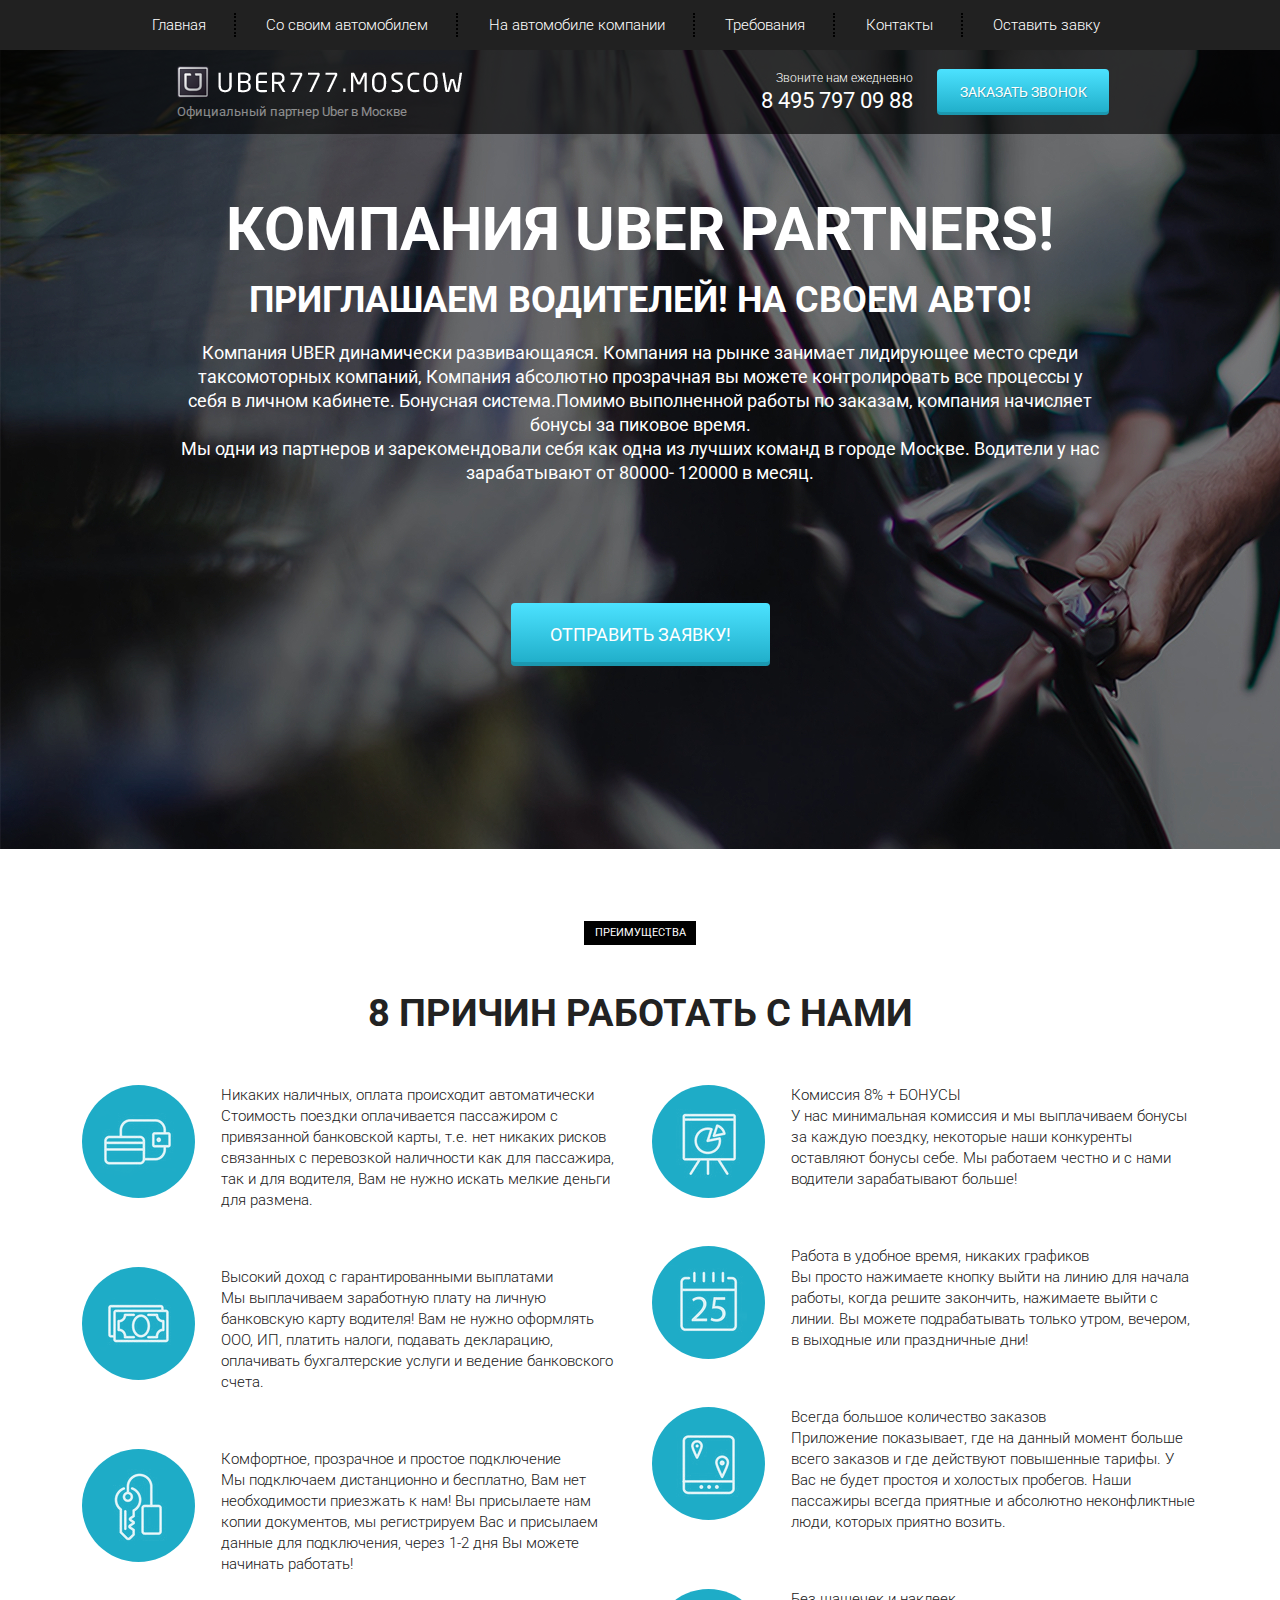
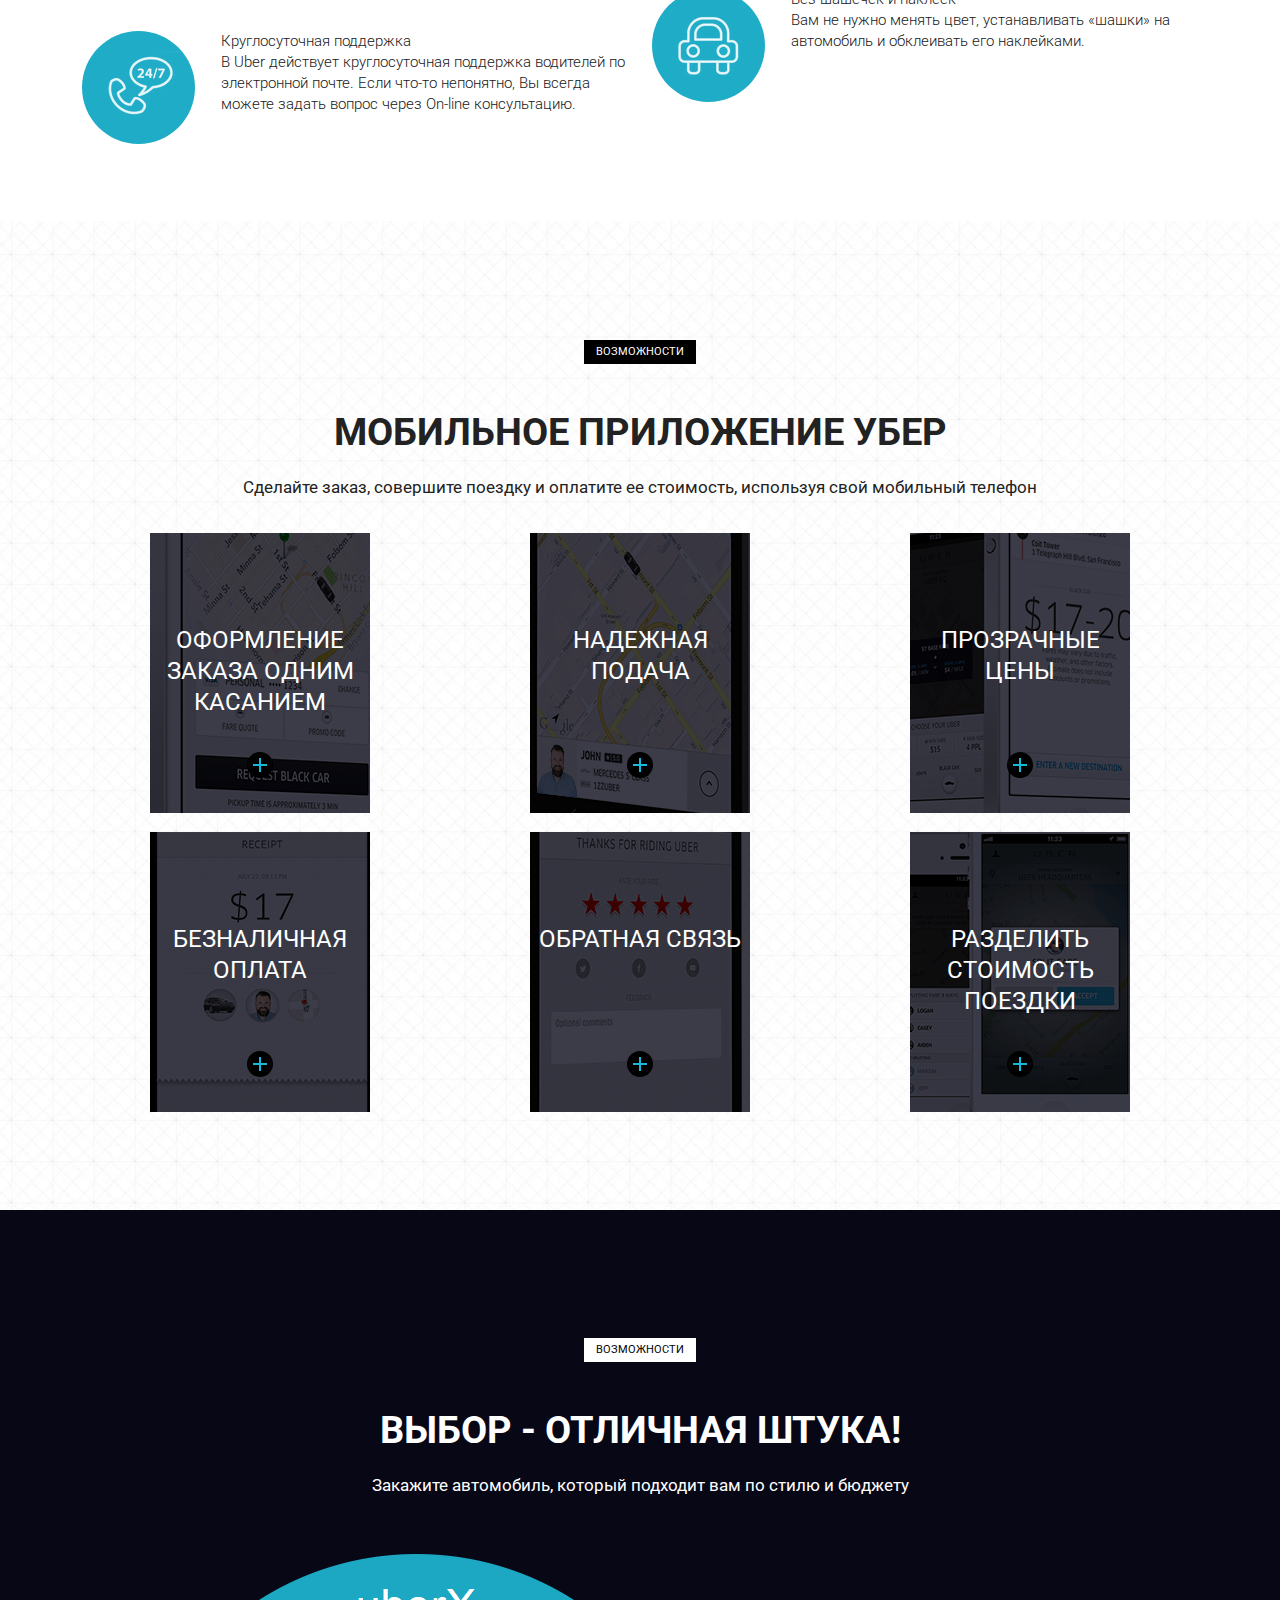
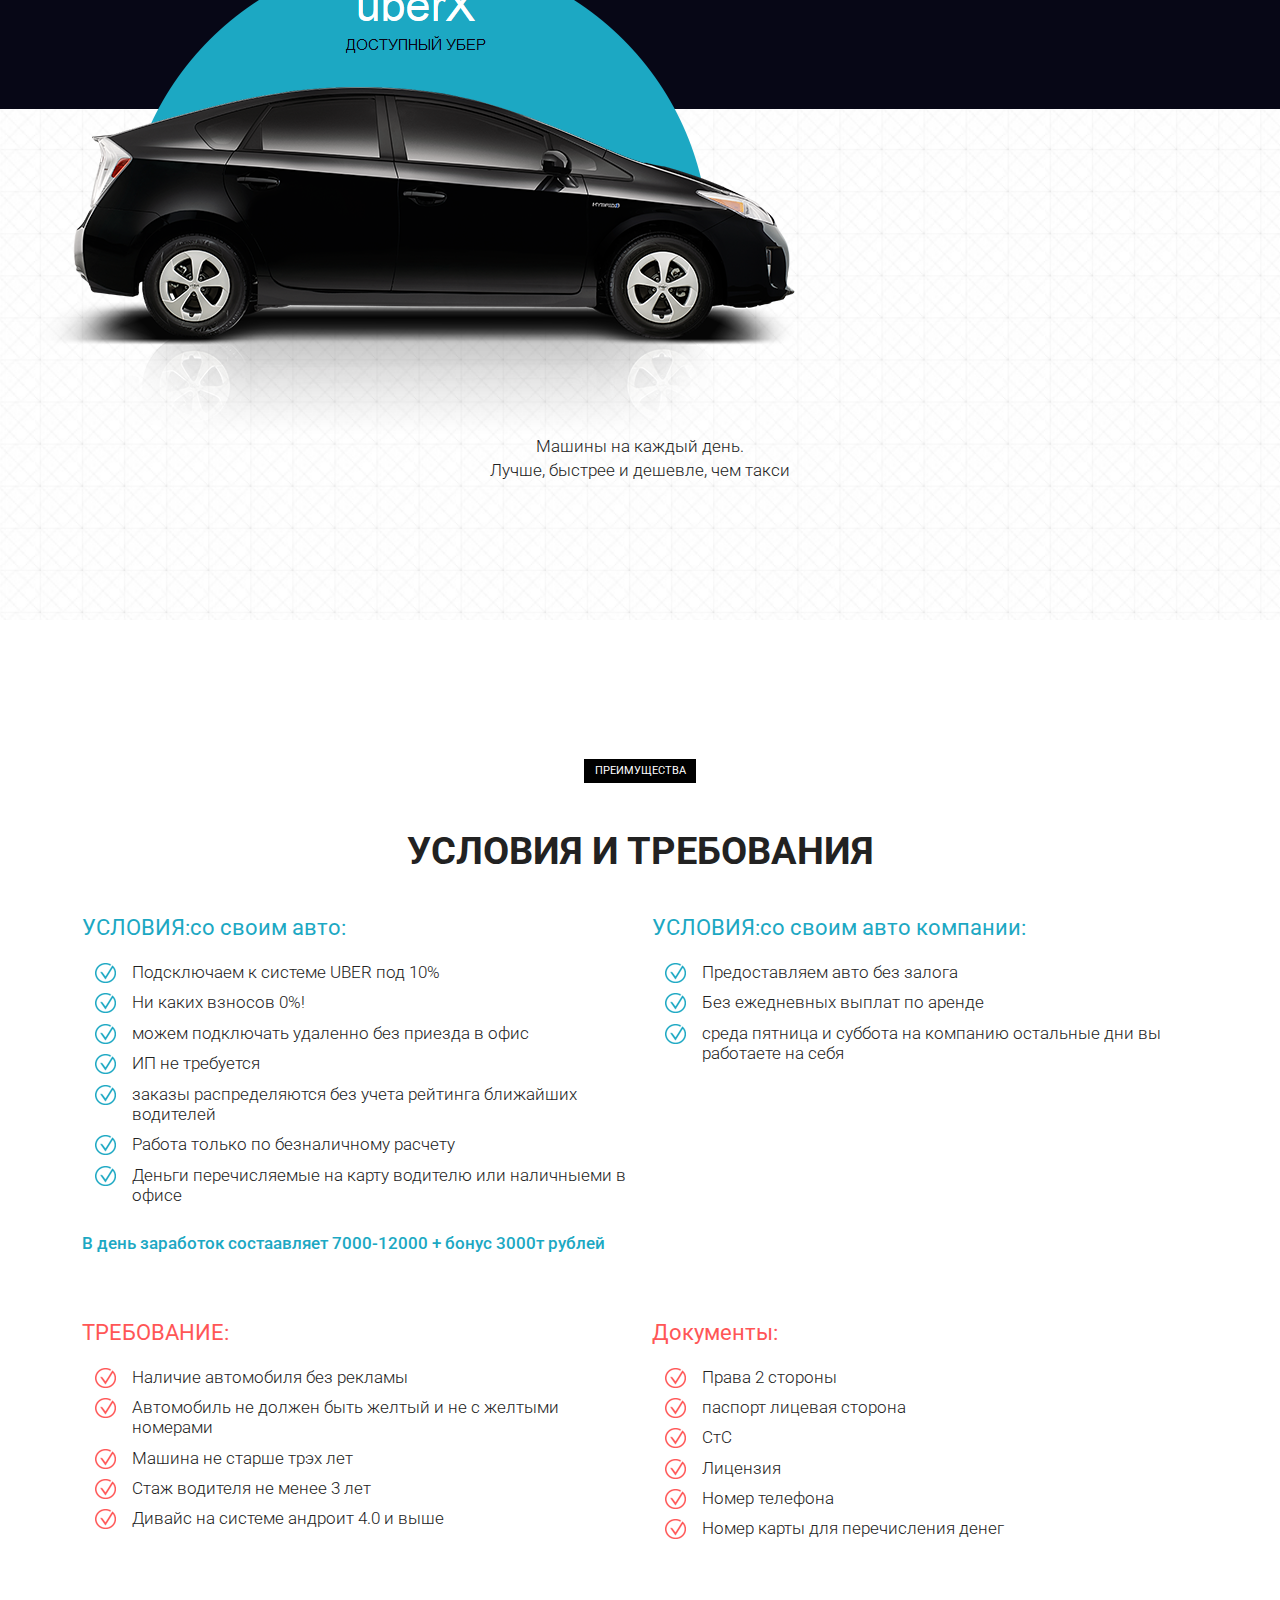
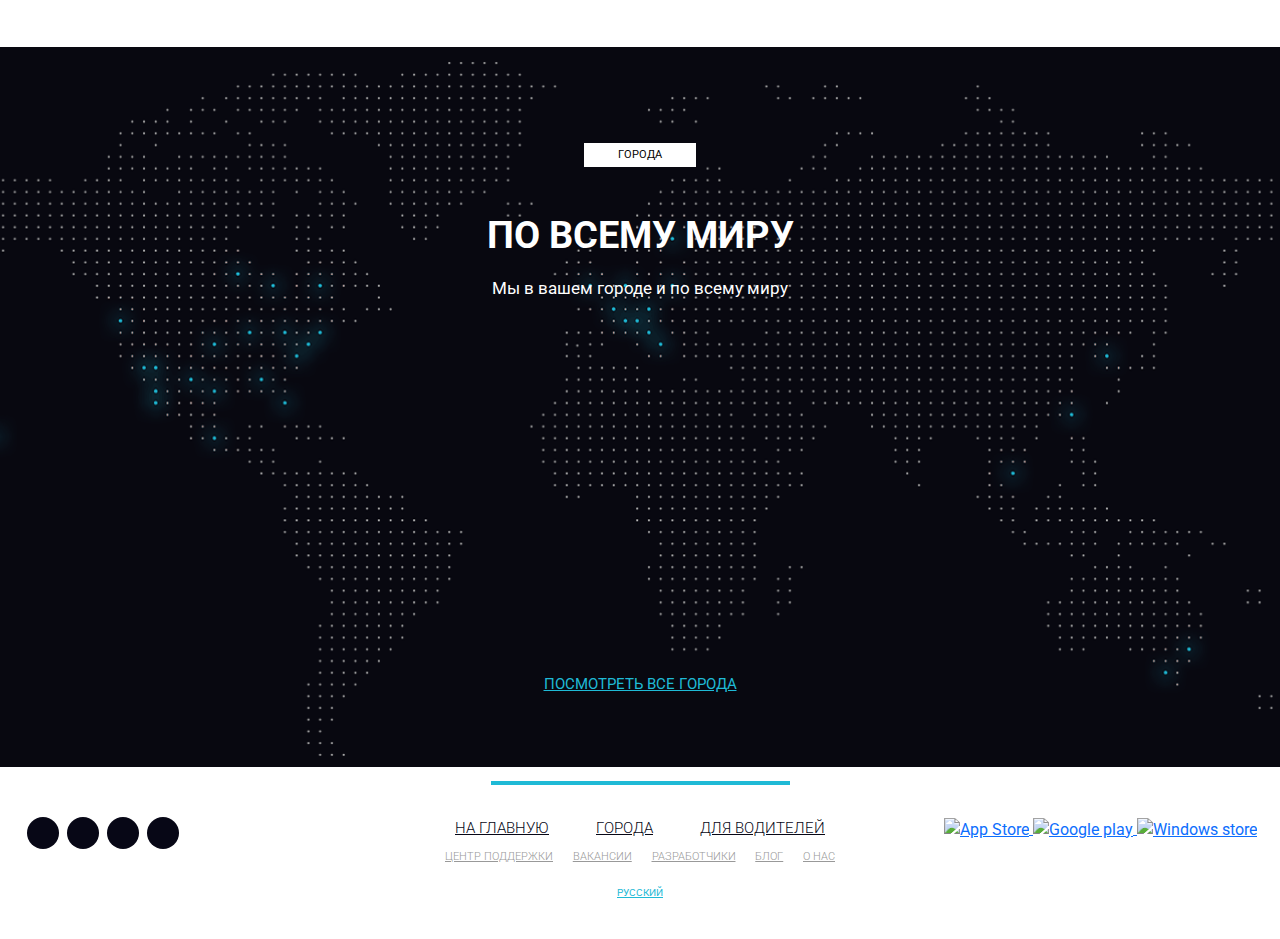
==== index.html @ 72e77be1 "изменение структуры проекта" ====
<!DOCTYPE html>
<html lang="ru">
<head>
    <meta charset="UTF-8">
    <meta name="viewport" content="width=device-width, initial-scale=1.0">
    <title>Document</title>
     <link rel="shortcut icon" href="../icons/favicon.ico" type="image/x-icon">
    <link rel="preconnect" href="https://fonts.gstatic.com">
    <link href="https://fonts.googleapis.com/css2?family=Roboto:wght@300;400;700&display=swap" rel="stylesheet">
    <link rel="stylesheet" href="css/bootstrap-reboot.min.css"> 
    <link rel="stylesheet" href="css/bootstrap-grid.min.css">
    <link rel="stylesheet" href="https://use.fontawesome.com/releases/v5.8.2/css/all.css" integrity="sha384-oS3vJWv+0UjzBfQzYUhtDYW+Pj2yciDJxpsK1OYPAYjqT085Qq/1cq5FLXAZQ7Ay" crossorigin="anonymous">
    <link rel="stylesheet" href="css/style.min.css">
</head>
<body>
    <header>
       <nav>
            <div class="container">
                <ul class="menu">
                    <li class="menu_item"><a href="#" class="menu_link">Главная</a></li>
                    <li class="menu_item"><a href="#requier" class="menu_link">Со своим автомобилем</a></li>
                    <li class="menu_item"><a href="#requier" class="menu_link">На автомобиле компании</a></li>
                    <li class="menu_item"><a href="#" class="menu_link">Требования</a></li>
                    <li class="menu_item"><a href="#" class="menu_link">Контакты</a></li>
                    <li class="menu_item"><a href="#" class="menu_link">Оставить завку</a></li>
                </ul>
            </div>
       </nav>

       <!-- SUBHEADER -->
       <div class="subheader">
           <div class="container">
               <div class="row">
                <div class="col-md-4 offset-md-1">
                    <a href="" class="subheader_logo"><img src="../icons/subheader/uber.png" alt="logo"></a>
                    <div class="subheader_text">Официальный партнер Uber в Москве</div>
                </div>
                <div class="col-md-3 offset-md-1 col-xl-2 offset-xl-2">
                    <div class="subheader_call">
                        Звоните нам ежедневно
                    </div>
                    <a href="tel:84957970988" class="subheader_phone">8 495 797 09 88</a>
                </div>
                <div class="col-md-3">
                    <button class="subheader_btn">ЗАКАЗАТЬ ЗВОНОК</button>
                </div>                  
               </div>
               <div class="hamburger">
                   <span></span>
                   <span></span>
                   <span></span>
               </div>
    
           </div>
       </div>
    </header>

    <!-- PROMO -->

    <section class="promo">
        <div class="container">
            <div class="row">
                <div class="col-md-10 offset-md-1">
                    <h1 class="promo_header">КОМПАНИЯ UBER PARTNERS!</h1>
                    <h2 class="promo_subheader">ПРИГЛАШАЕМ ВОДИТЕЛЕЙ! НА СВОЕМ АВТО!</h2>
                    <div class="promo_descr">Компания UBER  динамически развивающаяся. Компания на рынке занимает лидирующее место среди
                        таксомоторных компаний, Компания абсолютно прозрачная вы можете контролировать все процессы у себя в личном кабинете. Бонуcная система.Помимо выполненной работы по заказам, компания начисляет бонусы за
                        пиковое время.
                        <br>
                        Мы одни из партнеров и зарекомендовали себя как одна из лучших команд в городе Москве.  Водители у нас
                        зарабатывают от 80000- 120000 в месяц.</div>
                </div>
                <button class="promo_btn">ОТПРАВИТЬ ЗАЯВКУ!</button>
            </div>
        </div>
    </section>

    <!-- ADVANTAGE -->

    <section class="advantage">
        <div class="container">
            <div class="label">преимущества</div>
            <h2 class="title">8 причин работать с нами</h2>
            <div class="row">
                <div class="col-md-6">
                    <div class="advantage_itemright">
                        <div class="advantage_imgright">
                        <img src="../icons/advantage/purse.png" alt="cash" class="advantage_img"></div>
                        <div class="advantage_2">
                        <p><span>Никаких наличных, оплата происходит
                            автоматически</span><br>
                            Стоимость поездки оплачивается пассажиром с привязанной банковской карты, т.е. нет никаких рисков связанных с перевозкой наличности как для пассажира, так и для водителя, Вам не нужно искать мелкие деньги для размена.</p></div>
                    </div>               
                    <div class="advantage_itemright">
                        <div class="advantage_imgright">
                        <img src="../icons/advantage/money.png" alt="money" class="advantage_img"></div>
                        <div class="advantage_2">
                        <p><span>Высокий доход с гарантированными
                            выплатами</span><br>
                            Мы выплачиваем заработную плату на личную банковскую карту водителя! Вам не нужно оформлять ООО, ИП, платить налоги, подавать декларацию, оплачивать бухгалтерские услуги и ведение банковского счета.</p></div>
                    </div>
                    <div class="advantage_itemright">
                        <div class="advantage_imgright">
                        <img src="../icons/advantage/key.png" alt="key" class="advantage_img"></div>
                        <div class="advantage_2">
                        <p><span>Комфортное, прозрачное и простое
                            подключение</span><br>
                            Мы подключаем дистанционно и бесплатно, Вам нет необходимости приезжать к нам! Вы присылаете нам копии документов, мы регистрируем Вас и присылаем данные для подключения, через 1-2 дня Вы можете начинать работать!</p></div>
                    </div>
                    <div class="advantage_itemright">
                        <div class="advantage_imgright">
                        <img src="../icons/advantage/phone.png" alt="phone" class="advantage_img"></div>
                        <div class="advantage_2">
                        <p><span>Круглосуточная поддержка</span><br>
                            В Uber действует круглосуточная поддержка водителей по электронной почте. Если что-то непонятно, Вы всегда можете задать вопрос через On-line консультацию.</p></div>
                    </div>
                </div>                              
                <div class="col-md-6">
                    <div class="advantage_itemright">
                        <div class="advantage_imgright">
                            <img src="../icons/advantage/board.png" alt=""></div>
                            <div class="advantage_2">
                                <p>
                                    <span>Комиссия 8% + БОНУСЫ</span> <br>
                                    У нас минимальная комиссия и мы выплачиваем бонусы за каждую поездку, некоторые наши конкуренты оставляют бонусы себе. Мы работаем честно и с нами водители зарабатывают больше!</p>
                            </div>                     
                    </div>
                    <div class="advantage_itemright">
                        <div class="advantage_imgright">
                            <img src="../icons/advantage/data.png" alt=""></div>
                            <div class="advantage_2">
                                <p><span>Работа в удобное время, никаких
                                    графиков</span><br>
                                    Вы просто нажимаете кнопку выйти на линию для начала работы, когда решите закончить, нажимаете выйти с линии. Вы можете подрабатывать только утром, вечером, в выходные или праздничные дни! </p>
                            </div>                      
                    </div>
                    <div class="advantage_itemright">
                        <div class="advantage_imgright">
                            <img src="../icons/advantage/maps.png" alt=""></div> 
                            <div class="advantage_2">
                                <p><span>Всегда большое количество заказов</span><br>
                                    Приложение показывает, где на данный момент больше всего заказов и где действуют повышенные тарифы. У Вас не будет простоя и холостых пробегов. Наши пассажиры всегда приятные и абсолютно неконфликтные люди, которых приятно возить.</p>
                            </div>                              
                    </div>
                    <div class="advantage_itemright">
                        <div class="advantage_imgright">
                            <img src="../icons/advantage/car.png" alt=""></div>
                            <div class="advantage_2">
                                <p><span>Без шашечек и наклеек</span><br>
                                    Вам не нужно менять цвет, устанавливать «шашки» на автомобиль и обклеивать его наклейками.</p>
                            </div>                       
                    </div>                    
                </div>
            </div>  
        </div>
            
        
    </section>

    <section class="mobile">
        <div class="container">
            <div class="label">возможности</div>
            <div class="title">мобильное приложение убер</div>
            <div class="subtitle">Сделайте заказ, совершите поездку и оплатите ее стоимость, используя свой мобильный телефон</div>

            <div class="row">
                <div class="col-md-4">
                    <div class="mobile_item mobile_item_1 ">
                        <div class="mobile_item_subtitle">оформление заказа одним касанием</div>
                        <div class="mobile_item_plus"></div>
                    </div>
                </div>
                <div class="col-md-4">
                    <div class="mobile_item mobile_item_2">
                        <div class="mobile_item_subtitle">надежная подача</div>
                        <div class="mobile_item_plus"></div>
                    </div>
                </div>
                <div class="col-md-4">
                    <div class="mobile_item mobile_item_3">
                        <div class="mobile_item_subtitle">прозрачные цены</div>
                        <div class="mobile_item_plus"></div>
                    </div>
                </div>
                <div class="col-md-4">
                    <div class="mobile_item mobile_item_4">
                        <div class="mobile_item_subtitle">безналичная оплата</div>
                        <div class="mobile_item_plus"></div>
                    </div>
                </div>
                <div class="col-md-4">
                    <div class="mobile_item mobile_item_5">
                        <div class="mobile_item_subtitle">обратная связь</div>
                        <div class="mobile_item_plus"></div>
                    </div>
                </div>
                <div class="col-md-4">
                    <div class="mobile_item mobile_item_6">
                        <div class="mobile_item_subtitle">разделить
                            стоимость поездки</div>
                        <div class="mobile_item_plus"></div>
                    </div>
                </div>
            </div>
        </div>
    </section>

    <section class="opportunities">
        <div class="container">
            <div class="black"></div>
            <div class="label label_white">возможности</div>
            <h2 class="title title_white">Выбор - отличная штука!</h2>
            <div class="subtitle subtitle_white">Закажите автомобиль, который подходит вам по стилю и бюджету</div>
            <img class="opportunities_img" src="../img/opportunities/uber_x.png" alt="car">
            <div class="opportunities_footer">Машины на каждый день.<br>
                Лучше, быстрее и дешевле, чем такси</div>
        </div>
    </section>

    <!-- УСЛОВИЯ И ТРЕБОВАННИ -->

    <section class="requier" id="requier">
        <div class="container">
            <div class="label">преимущества</div>
            <h2 class="title">условия и требования<h2>
        <div class="row">
            <div class="col-md-6">
                <div class="requier_block">
                    <div class="requier_title">
                        УСЛОВИЯ:со своим авто:
                    </div>
                    <ul class="requier_list">
                        <li>Подсключаем  к системе UBER под 10%</li>
                        <li>Ни каких взносов 0%!</li>
                        <li>можем подключать удаленно без приезда в офис</li>
                        <li>ИП не требуется</li>
                        <li>заказы распределяются без учета рейтинга ближайших водителей</li>
                        <li>Работа только по безналичному расчету</li>
                        <li>Деньги перечисляемые на карту водителю или наличныеми в офисе</li>
                    </ul>
                    <div class="requier_descr">
                        В день заработок состаавляет 7000-12000 + бонус 3000т рублей
                    </div>
                </div>
            </div>
            <div class="col-md-6">
                <div class="requier_block">
                    <div class="requier_title">
                        УСЛОВИЯ:со своим авто компании:
                    </div>
                    <ul class="requier_list">
                        <li>Предоставляем авто без залога</li>
                        <li>Без ежедневных выплат по аренде</li>
                        <li>среда пятница и суббота на компанию остальные дни вы работаете на себя </li>           
                    </ul>                   
                </div>
            </div>
            <div class="col-md-6">
                <div class="requier_block requier_block_nmb warning">
                    <div class="requier_title">
                        ТРЕБОВАНИЕ:
                    </div>
                    <ul class="requier_list">
                           <li>Наличие автомобиля без рекламы</li>
                        <li>Автомобиль не должен быть желтый и не с желтыми номерами</li>
                        <li>Машина не старше трэх лет</li>
                            <li>Стаж водителя не менее 3 лет</li>
                        <li>Дивайс на системе андроит 4.0 и выше</li>                       
                    </ul>                    
                </div>
            </div>
            <div class="col-md-6">
                <div class="requier_block requier_block_nmb warning">
                    <div class="requier_title">
                        Документы:
                    </div>
                    <ul class="requier_list">
                        <li>Права 2 стороны</li>
                        <li>паспорт лицевая сторона</li>
                        <li>СтС</li>
                        <li>Лицензия</li>
                        <li>Номер телефона</li>
                        <li>Номер карты для перечисления денег</li> 
                    </ul>
                </div>
            </div>
        </div>
        </div>
    </section>

    <!-- По всему миру -->

    <section class="world">
        <div class="container">
            <div class="label label_white">ГОРОДА</div>
            <h2 class="title title_white">ПО ВСЕМУ МИРУ</h2>
            <h3 class="subtitle subtitle_white">Мы в вашем городе и по всему миру</h3>
            <a href="#" class="world_link">посмотреть все города</a>
        </div>
    </section>

    <!-- Подвал -->

    <footer>
        <div class="footer_divider"></div>
        <div class="footer_wrapper">
            <!-- Если не оборачивать каждый блок в обертку - получится криво -->
            <div>
                <div class="footer_social">
                    <a href="#" class="footer_social_item">
                        <i class="fab fa-facebook-f"></i>
                    </a>
                    <a href="#" class="footer_social_item">
                        <i class="fab fa-twitter"></i>
                    </a>
                    <a href="#" class="footer_social_item">
                        <i class="fab fa-linkedin"></i>
                    </a>
                    <a href="#" class="footer_social_item">
                        <i class="fab fa-instagram"></i>
                    </a>
                </div>
            </div>
            <div>
                <div class="footer_links">
                    <div class="footer_links_main">
                        <a href="#">на главную</a>
                        <a href="#">города</a>
                        <a href="#">для водителей</a>
                    </div>
                    <div class="footer_links_sub">
                        <a href="#">центр поддержки</a>
                        <a href="#">вакансии</a>
                        <a href="#">разработчики</a>
                        <a href="#">блог</a>
                        <a href="#">о нас</a>
                    </div>
                    <a href="#" class="footer_links_lang">Русский</a>
                </div>
            </div>
            <div>
                <div class="footer_mobile">
                    <a href="#">
                        <img src="" alt="App Store">
                    </a>
                    <a href="#">
                        <img src="" alt="Google play">
                    </a>
                    <a href="#">
                        <img src="" alt="Windows store">
                    </a>
                </div>
            </div>
        </div>
    </footer>
</body>
</html>
---- css/style.min.css ----
*{font-family:'Roboto', sans-serif}header{position:relative}nav{height:50px;background-color:#212121}.menu{display:flex;justify-content:space-between;padding:13px 70px;margin:0;list-style-type:none}.menu_link{color:#ffffff;font-size:15px;font-weight:300;font-style:normal;letter-spacing:normal;text-align:left;font-style:normal;letter-spacing:normal;line-height:normal;text-decoration:none}.menu_item{border-right:2px dotted black;padding-right:28px}.menu_item:last-child{border:none}.subheader{height:84px;background-color:rgba(0,0,0,0.6);position:absolute;width:100%}.subheader_logo{max-width:100%;margin-top:16px;display:block}.subheader_text{opacity:0.5;color:#ffffff;margin-top:4px;font-size:13px;font-weight:400}.subheader_call{color:#ffffff;margin-top:19px;font-size:12px;font-weight:300;text-align:right}.subheader_phone{color:#ffffff;margin-top:8px;display:block;font-size:22px;font-weight:400;text-align:right;line-height:12px;text-decoration:none}.subheader_btn{margin-top:19px;width:172px;height:46px;box-shadow:inset 0 -3px 0 rgba(0,0,0,0.12);border:none;border-radius:4px;background-image:linear-gradient(to top, #1eacc7 0%, #4ce2ff 100%);text-shadow:1px 1px 0 rgba(0,0,0,0.21);color:#ffffff;font-size:14px;font-weight:400;text-transform:uppercase}.subheader_btn:hover{background-image:none;background-color:#15b9da}.promo{min-height:800px;background:url("../img/promo/taxi.jpg") no-repeat;padding:150px 0 135px 0}.promo_header{color:#ffffff;font-size:60px;font-weight:700;line-height:60px;margin:0;text-align:center}.promo_subheader{color:#ffffff;font-size:36px;font-weight:700;line-height:36px;margin:0;margin-top:22px;text-align:center}.promo_descr{color:#ffffff;font-size:18px;font-weight:400;line-height:24px;text-align:center;margin-top:23px}.promo_btn{display:block;margin:118px auto 0 auto;width:259px;height:63px;box-shadow:inset 0 -4px 0 rgba(0,0,0,0.12);border:none;background-image:linear-gradient(to top, #1eacc7 0%, #4ce2ff 100%);border-radius:4px;color:#ffffff;font-size:18px;font-weight:400}.promo_btn:hover{background-image:none;background-color:#15b9da}.advantage{min-height:900px}.label{position:relative;margin:71px auto 0px;width:112px;height:24px;background-color:#000000;color:#ffffff;font-size:11px;font-weight:400;text-transform:uppercase;line-height:24px;text-align:center;z-index:2}.label_white{background-color:#fff;color:#000}.title{position:relative;z-index:2;margin-top:44px;color:#222222;font-size:38px;font-weight:700;font-style:normal;letter-spacing:normal;line-height:48px;text-align:center;text-transform:uppercase}.title_white{color:#fff}.subtitle{position:relative;font-size:17px;font-weight:400;font-style:normal;letter-spacing:normal;z-index:2;text-align:center;margin-top:19px;color:#222222}.subtitle_white{color:#fff}.advantage_item{display:flex;justify-content:start;margin-top:40px}.advantage_1{color:#202020;font-size:15px;font-weight:300;font-style:normal;letter-spacing:normal;line-height:21px;text-align:justifyLeft;margin-left:26px}.span{color:#1eacc7;font-size:17px;font-weight:400}.advantage_itemright{display:flex;align-items:flex-start;margin-top:40px}.advantage_2{color:#202020;font-size:15px;font-weight:300;font-style:normal;letter-spacing:normal;line-height:21px;text-align:justifyLeft;margin-left:26px}.mobile{min-height:864px;padding:48px 0 79px 0;background:url("../img/fon.png") center center/cover no-repeat}.mobile .row{margin-top:32px}.mobile_item{position:relative;width:220px;height:280px;margin:0 auto;margin-bottom:19px;padding-top:92px;text-align:center}.mobile_item_1{background:url("../icons/mobile/1.png") center center/cover no-repeat}.mobile_item_2{background:url("../icons/mobile/2.png") center center/cover no-repeat}.mobile_item_3{background:url("../icons/mobile/3.png") center center/cover no-repeat}.mobile_item_4{background:url("../icons/mobile/4.png") center center/cover no-repeat}.mobile_item_5{background:url("../icons/mobile/5.png") center center/cover no-repeat}.mobile_item_6{background:url("../icons/mobile/6.png") center center/cover no-repeat}.mobile_item_subtitle{color:#ffffff;font-size:24px;font-weight:400;font-style:normal;letter-spacing:normal;line-height:31px;text-align:center;text-transform:uppercase}.mobile_item_plus{width:26px;height:26px;background-color:#000000;margin:0 auto;border-radius:100%;cursor:pointer;display:flex;justify-content:center;align-items:center;position:absolute;bottom:35px;left:50%;transform:translateX(-50%)}.mobile_item_plus:before{content:'';display:block;width:14px;height:2px;background-color:#15b9da;transition:.3s all}.mobile_item_plus:after{content:'';display:block;width:2px;height:14px;background-color:#15b9da;position:absolute;left:50%;transform:translateX(-50%);transition:.3s all}.mobile_item_plus:hover:before,.mobile_item_plus:hover:after{background-color:#ff5656}.opportunities{position:relative;min-height:895px;padding:57px 0 138px 0;background:url("../img/opportunities/fon.png") center center/cover no-repeat}.opportunities_img{margin:56px auto 0 -45px;position:relative;display:block;z-index:2;position:relative}.opportunities_footer{color:#222222;font-size:17px;font-weight:300;line-height:24px;text-align:center}.black{position:absolute;top:0;left:0;height:499px;width:100%;background-color:#070716;z-index:1}.requier{padding:68px 0 84px 0}.requier_block{margin:33px 0}.requier_block_nmb{margin-bottom:0px}.requier_title{font-size:22px;line-height:24px;font-weight:400;color:#1ca8c3}.requier_descr{color:#1ca8c3;font-size:17px;margin-top:25px;line-height:24px;font-weight:300px}.requier_list{list-style-type:none;padding-left:50px;margin-top:22px}.requier_list li{font-size:17px;font-weight:300;color:#222222;margin-bottom:10px;position:relative}.requier_list li::before{content:'';display:block;vertical-align:middle;transform:translate(-5px, -2px);width:21px;height:20px;background:url("../icons/requier/ok.png") center center/cover no-repeat;position:absolute;left:-32px;top:3px}.requier .warning .requier_title{color:#ff5656}.requier .warning .requier_list li:before{background:url("../icons/requier/red.png") center center/cover no-repeat}.world{background:url("../img/world/world.png") center center/cover no-repeat;min-height:720px;padding:25px;position:relative}.world_link{position:absolute;left:50%;transform:translateX(-50%);bottom:49px;text-align:center;font-size:15px;font-weight:400;line-height:68px;text-transform:uppercase;color:#1fbad6}.world_link:hover{text-decoration:none;color:#fff}footer{padding:14px 23px 39px 23px}footer a:hover{text-decoration:none}.footer_divider{width:299px;height:4px;background-color:#1fbad6;margin:0 auto}.footer_wrapper{display:flex;justify-content:space-between;align-items:flex-start;padding-top:32px}.footer_wrapper>div{width:33%}.footer_wrapper>div:nth-child(3){display:flex;justify-content:flex-end}.footer_social{width:160px;display:flex;justify-content:space-between}.footer_social_item{display:flex;justify-content:center;align-items:center;margin:0 4px;width:32px;height:32px;background-color:#070716;border-radius:100%;text-decoration:none}.footer_social_item i{color:#fff}.footer_links{width:390px;margin:0 auto}.footer_links_main{display:flex;justify-content:space-between;padding:0 10px}.footer_links_main a{color:#070716;font-size:15px;font-weight:300;text-transform:uppercase}.footer_links_sub{display:flex;justify-content:space-between;margin-top:10px}.footer_links_sub a{color:#999999;font-size:11px;font-weight:300;text-transform:uppercase}.footer_links_lang{display:block;margin:0 auto;color:#1fbad6;font-size:10px;font-weight:400;margin-top:19px;text-transform:uppercase;text-align:center}@media (max-width: 1200px){.menu_item{padding-right:20px}.menu_link{font-size:13px}.promo_header{font-size:50px}.advantage_2{width:300px}}@media (max-width: 991px){.menu_item{padding-right:8px}.menu_link{font-size:9px}.subheader_logo img{width:100%}.subheader_text{font-size:11px}}
/*# sourceMappingURL=style.min.css.map */
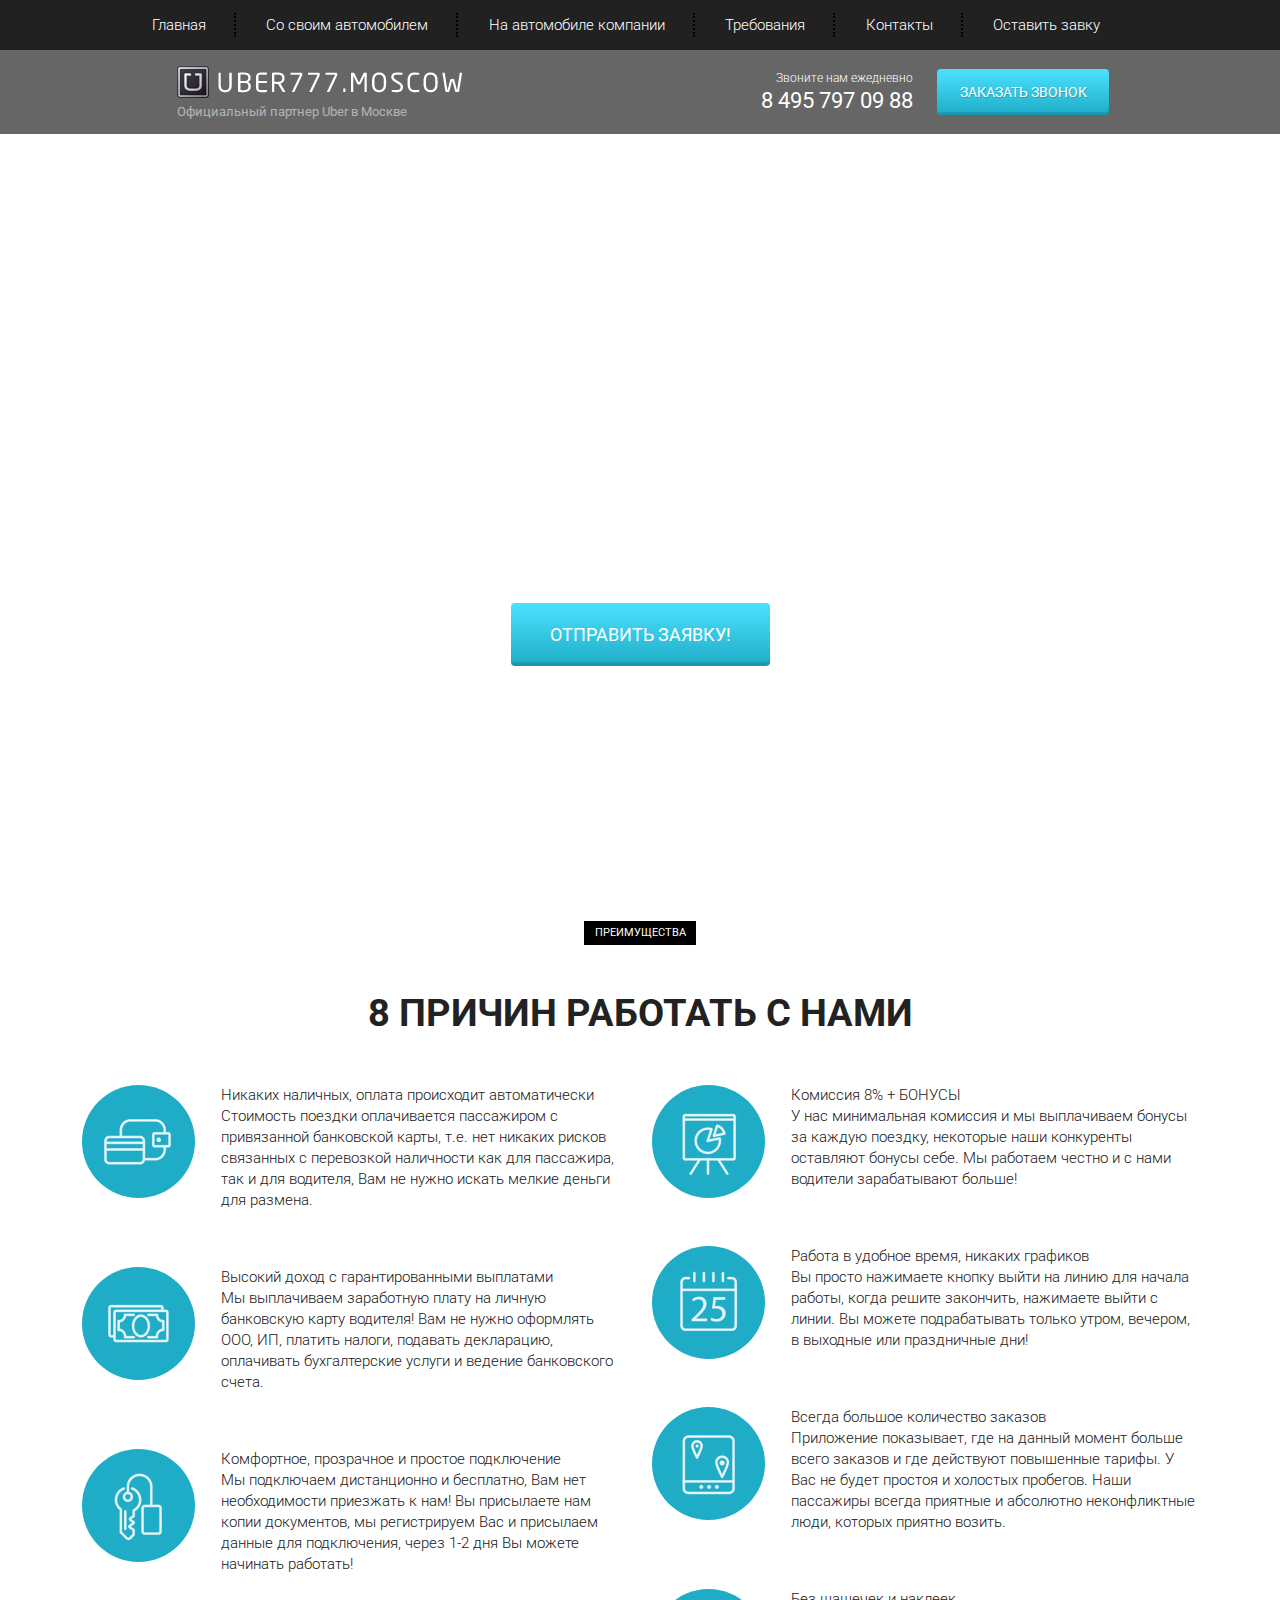
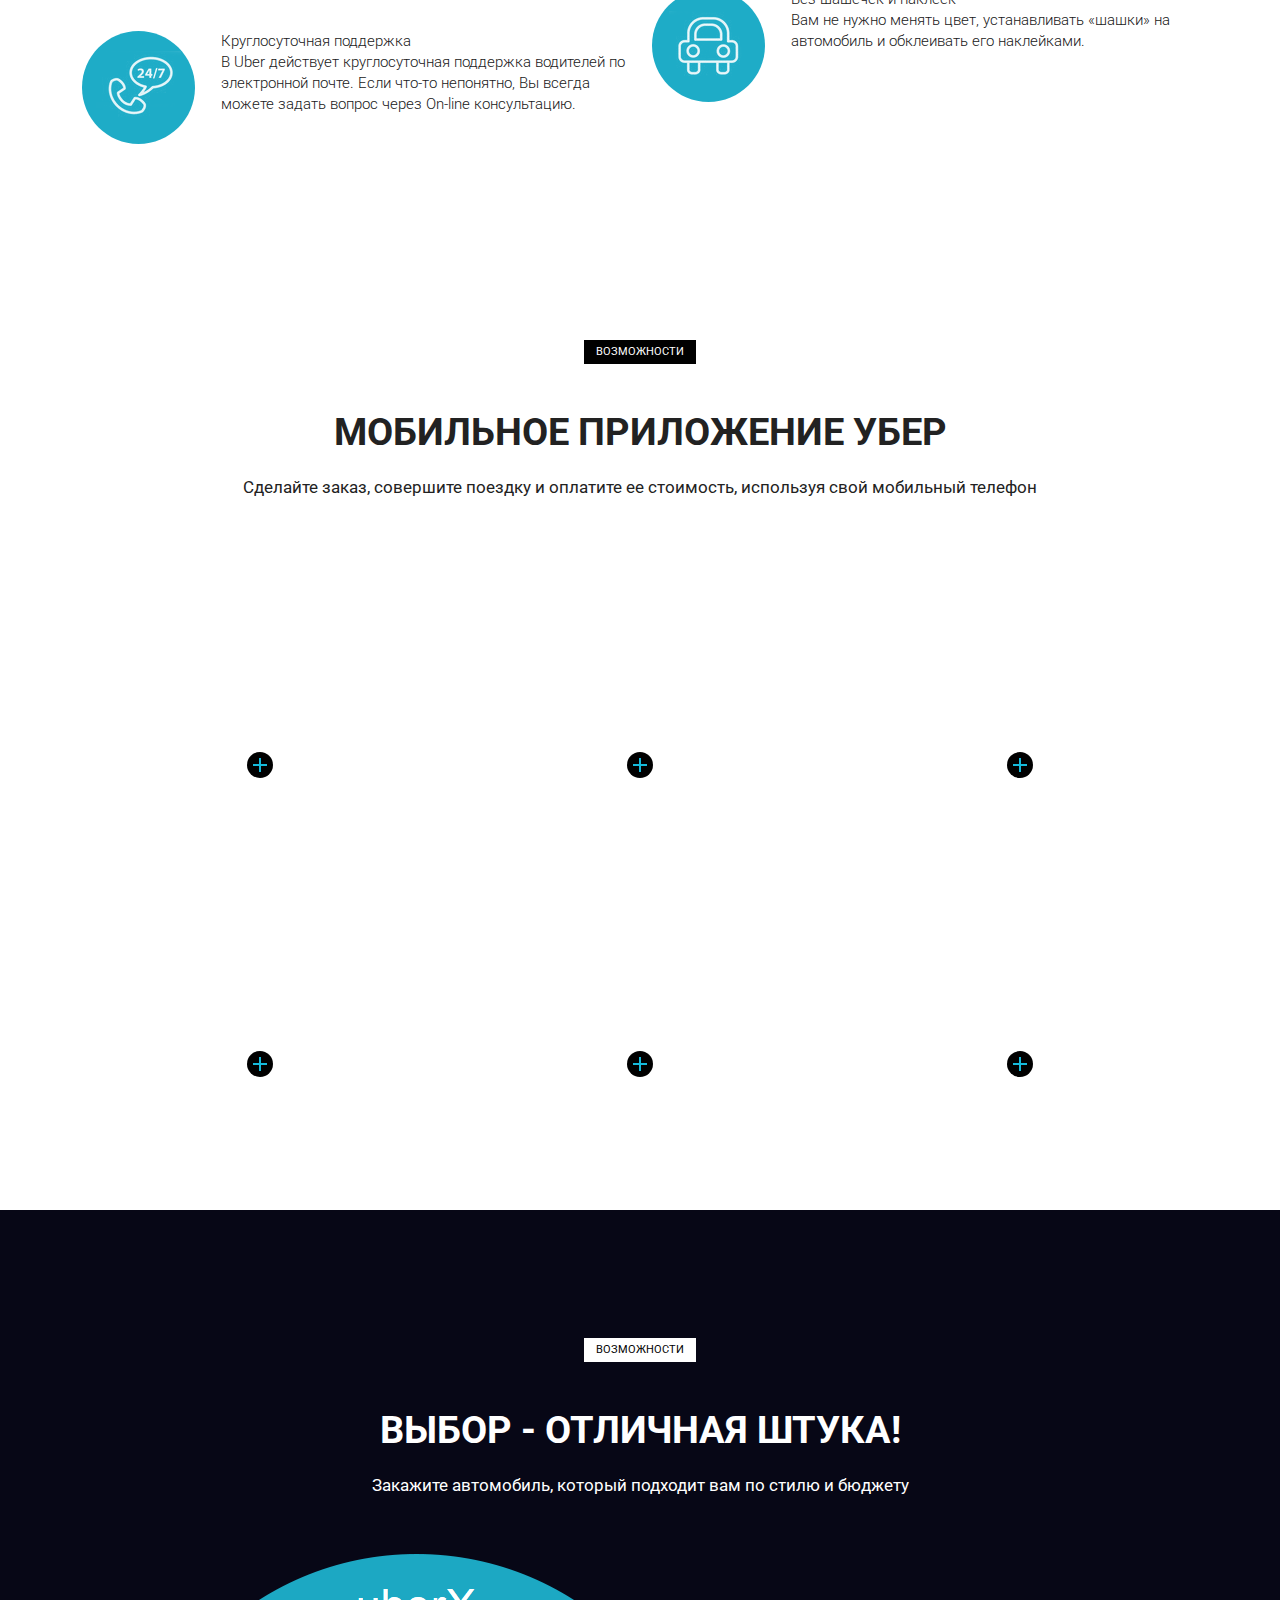
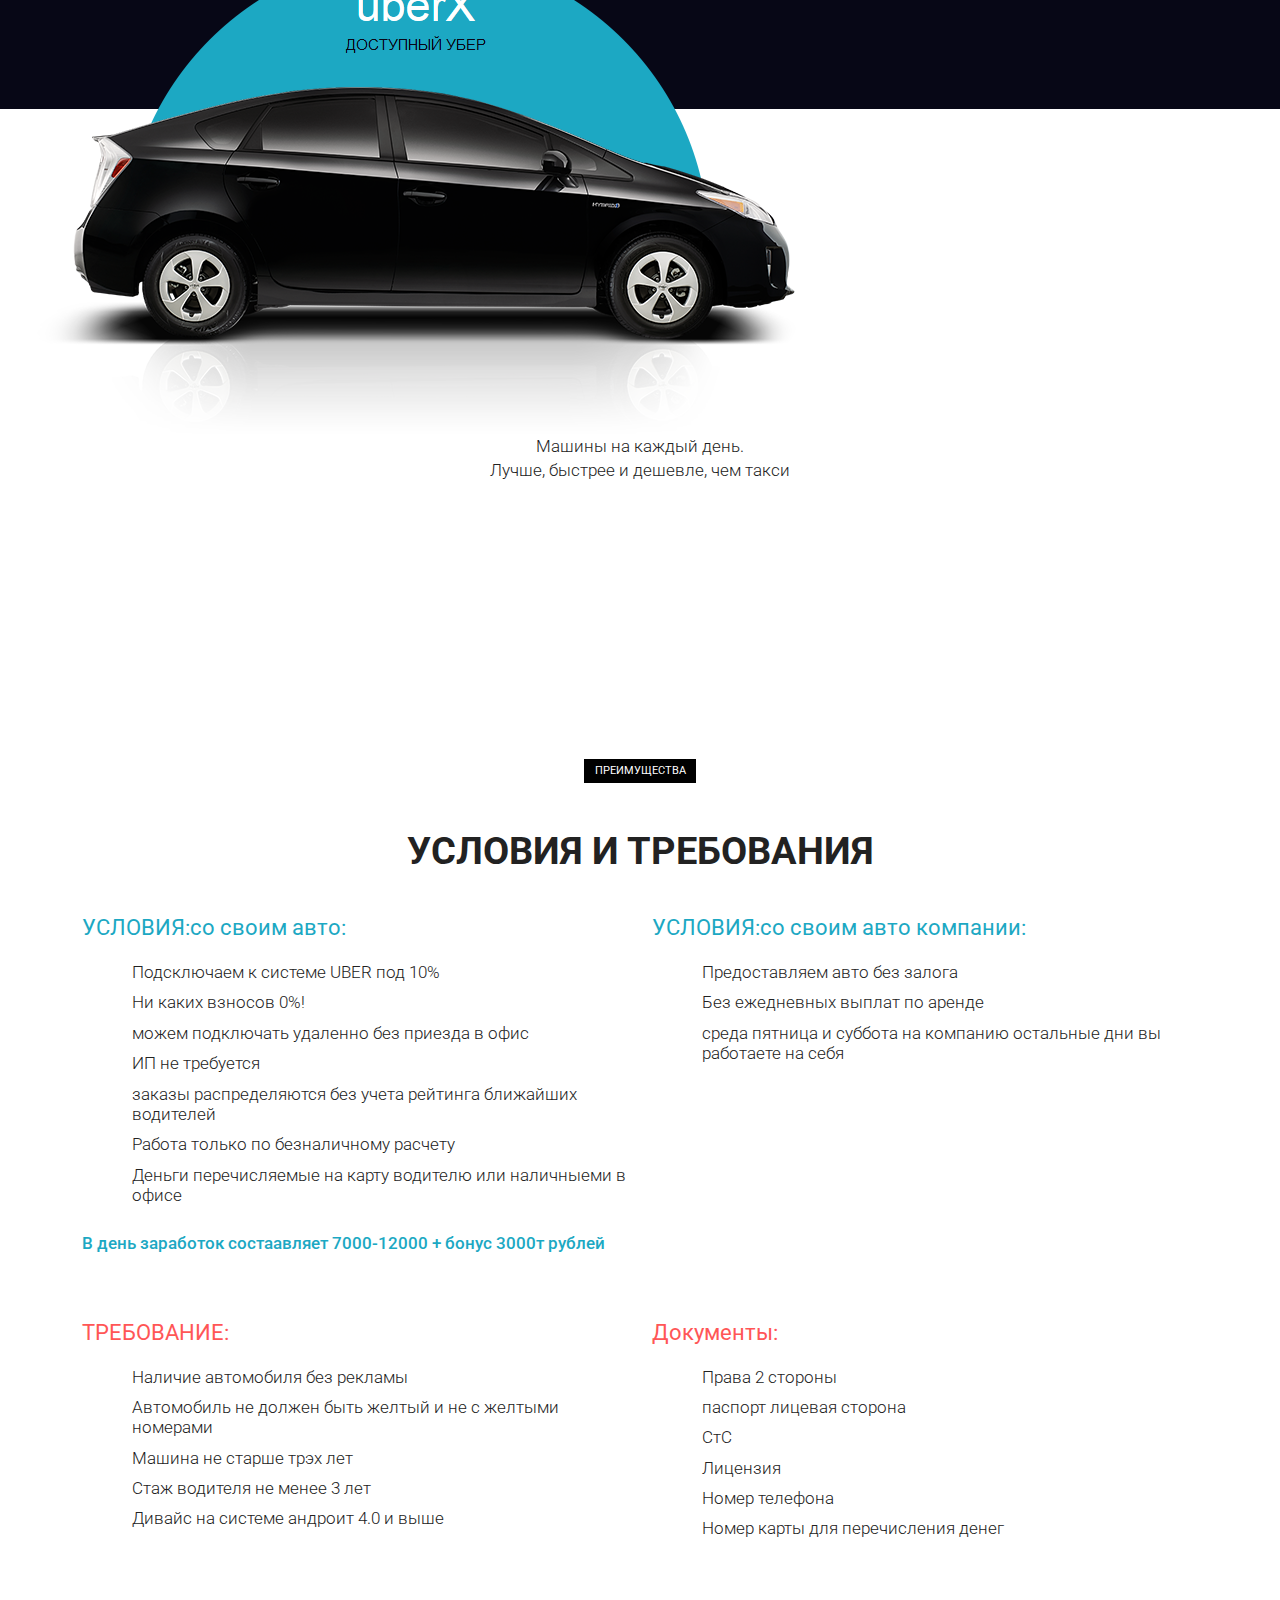
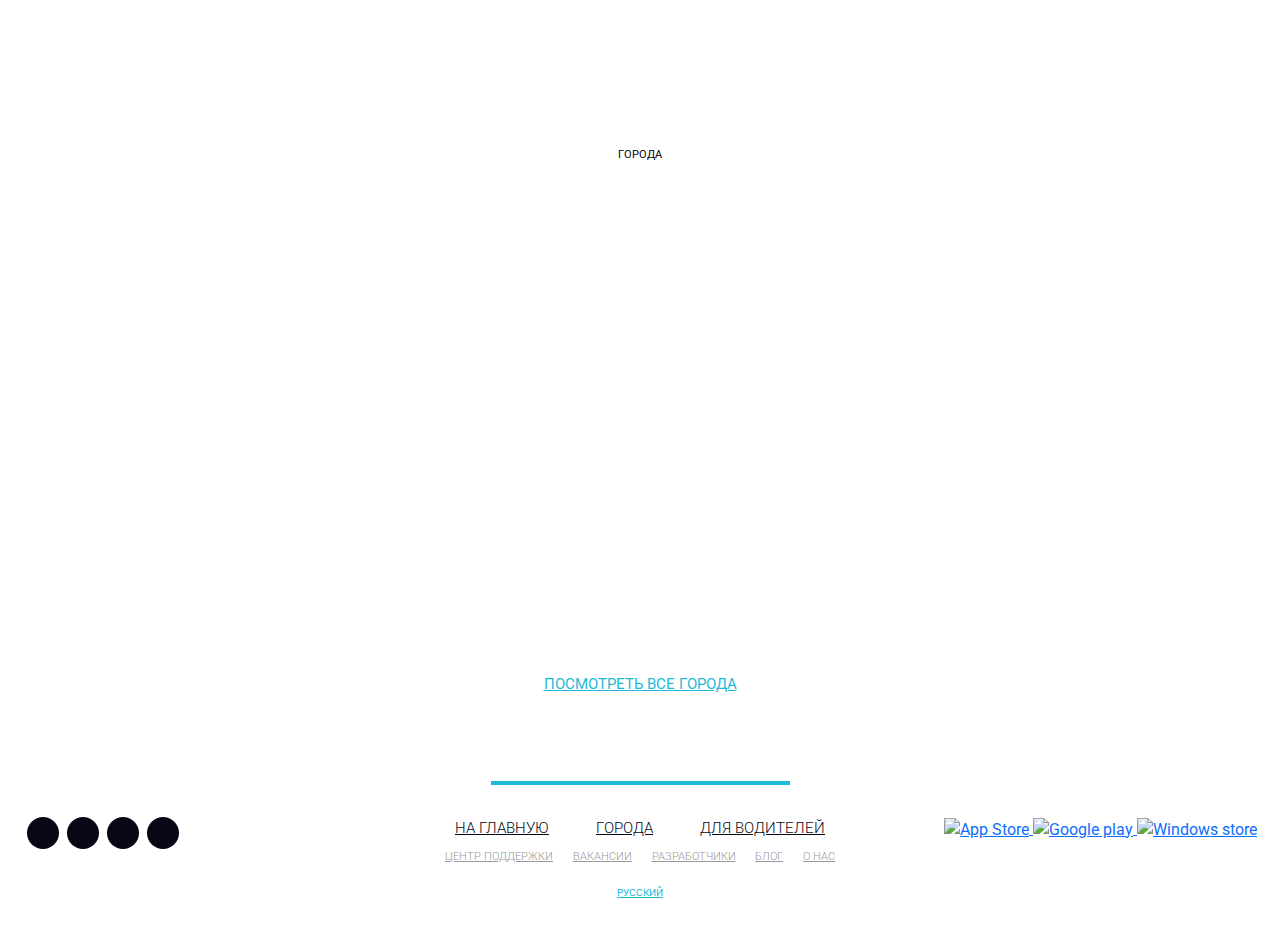
==== commit fa05862d: "изменение src img,icons" ====
--- a/index.html
+++ b/index.html
@@ -32,7 +32,7 @@
            <div class="container">
                <div class="row">
                 <div class="col-md-4 offset-md-1">
-                    <a href="" class="subheader_logo"><img src="../icons/subheader/uber.png" alt="logo"></a>
+                    <a href="" class="subheader_logo"><img src="icons/subheader/uber.png" alt="logo"></a>
                     <div class="subheader_text">Официальный партнер Uber в Москве</div>
                 </div>
                 <div class="col-md-3 offset-md-1 col-xl-2 offset-xl-2">
@@ -85,7 +85,7 @@
                 <div class="col-md-6">
                     <div class="advantage_itemright">
                         <div class="advantage_imgright">
-                        <img src="../icons/advantage/purse.png" alt="cash" class="advantage_img"></div>
+                        <img src="icons/advantage/purse.png" alt="cash" class="advantage_img"></div>
                         <div class="advantage_2">
                         <p><span>Никаких наличных, оплата происходит
                             автоматически</span><br>
@@ -93,7 +93,7 @@
                     </div>               
                     <div class="advantage_itemright">
                         <div class="advantage_imgright">
-                        <img src="../icons/advantage/money.png" alt="money" class="advantage_img"></div>
+                        <img src="icons/advantage/money.png" alt="money" class="advantage_img"></div>
                         <div class="advantage_2">
                         <p><span>Высокий доход с гарантированными
                             выплатами</span><br>
@@ -101,7 +101,7 @@
                     </div>
                     <div class="advantage_itemright">
                         <div class="advantage_imgright">
-                        <img src="../icons/advantage/key.png" alt="key" class="advantage_img"></div>
+                        <img src="icons/advantage/key.png" alt="key" class="advantage_img"></div>
                         <div class="advantage_2">
                         <p><span>Комфортное, прозрачное и простое
                             подключение</span><br>
@@ -109,7 +109,7 @@
                     </div>
                     <div class="advantage_itemright">
                         <div class="advantage_imgright">
-                        <img src="../icons/advantage/phone.png" alt="phone" class="advantage_img"></div>
+                        <img src="icons/advantage/phone.png" alt="phone" class="advantage_img"></div>
                         <div class="advantage_2">
                         <p><span>Круглосуточная поддержка</span><br>
                             В Uber действует круглосуточная поддержка водителей по электронной почте. Если что-то непонятно, Вы всегда можете задать вопрос через On-line консультацию.</p></div>
@@ -118,7 +118,7 @@
                 <div class="col-md-6">
                     <div class="advantage_itemright">
                         <div class="advantage_imgright">
-                            <img src="../icons/advantage/board.png" alt=""></div>
+                            <img src="icons/advantage/board.png" alt=""></div>
                             <div class="advantage_2">
                                 <p>
                                     <span>Комиссия 8% + БОНУСЫ</span> <br>
@@ -127,7 +127,7 @@
                     </div>
                     <div class="advantage_itemright">
                         <div class="advantage_imgright">
-                            <img src="../icons/advantage/data.png" alt=""></div>
+                            <img src="icons/advantage/data.png" alt=""></div>
                             <div class="advantage_2">
                                 <p><span>Работа в удобное время, никаких
                                     графиков</span><br>
@@ -136,7 +136,7 @@
                     </div>
                     <div class="advantage_itemright">
                         <div class="advantage_imgright">
-                            <img src="../icons/advantage/maps.png" alt=""></div> 
+                            <img src="icons/advantage/maps.png" alt=""></div> 
                             <div class="advantage_2">
                                 <p><span>Всегда большое количество заказов</span><br>
                                     Приложение показывает, где на данный момент больше всего заказов и где действуют повышенные тарифы. У Вас не будет простоя и холостых пробегов. Наши пассажиры всегда приятные и абсолютно неконфликтные люди, которых приятно возить.</p>
@@ -144,7 +144,7 @@
                     </div>
                     <div class="advantage_itemright">
                         <div class="advantage_imgright">
-                            <img src="../icons/advantage/car.png" alt=""></div>
+                            <img src="icons/advantage/car.png" alt=""></div>
                             <div class="advantage_2">
                                 <p><span>Без шашечек и наклеек</span><br>
                                     Вам не нужно менять цвет, устанавливать «шашки» на автомобиль и обклеивать его наклейками.</p>
@@ -211,7 +211,7 @@
             <div class="label label_white">возможности</div>
             <h2 class="title title_white">Выбор - отличная штука!</h2>
             <div class="subtitle subtitle_white">Закажите автомобиль, который подходит вам по стилю и бюджету</div>
-            <img class="opportunities_img" src="../img/opportunities/uber_x.png" alt="car">
+            <img class="opportunities_img" src="img/opportunities/uber_x.png" alt="car">
             <div class="opportunities_footer">Машины на каждый день.<br>
                 Лучше, быстрее и дешевле, чем такси</div>
         </div>
--- a/css/style.min.css
+++ b/css/style.min.css
@@ -1,2 +1,2 @@
-*{font-family:'Roboto', sans-serif}header{position:relative}nav{height:50px;background-color:#212121}.menu{display:flex;justify-content:space-between;padding:13px 70px;margin:0;list-style-type:none}.menu_link{color:#ffffff;font-size:15px;font-weight:300;font-style:normal;letter-spacing:normal;text-align:left;font-style:normal;letter-spacing:normal;line-height:normal;text-decoration:none}.menu_item{border-right:2px dotted black;padding-right:28px}.menu_item:last-child{border:none}.subheader{height:84px;background-color:rgba(0,0,0,0.6);position:absolute;width:100%}.subheader_logo{max-width:100%;margin-top:16px;display:block}.subheader_text{opacity:0.5;color:#ffffff;margin-top:4px;font-size:13px;font-weight:400}.subheader_call{color:#ffffff;margin-top:19px;font-size:12px;font-weight:300;text-align:right}.subheader_phone{color:#ffffff;margin-top:8px;display:block;font-size:22px;font-weight:400;text-align:right;line-height:12px;text-decoration:none}.subheader_btn{margin-top:19px;width:172px;height:46px;box-shadow:inset 0 -3px 0 rgba(0,0,0,0.12);border:none;border-radius:4px;background-image:linear-gradient(to top, #1eacc7 0%, #4ce2ff 100%);text-shadow:1px 1px 0 rgba(0,0,0,0.21);color:#ffffff;font-size:14px;font-weight:400;text-transform:uppercase}.subheader_btn:hover{background-image:none;background-color:#15b9da}.promo{min-height:800px;background:url("../img/promo/taxi.jpg") no-repeat;padding:150px 0 135px 0}.promo_header{color:#ffffff;font-size:60px;font-weight:700;line-height:60px;margin:0;text-align:center}.promo_subheader{color:#ffffff;font-size:36px;font-weight:700;line-height:36px;margin:0;margin-top:22px;text-align:center}.promo_descr{color:#ffffff;font-size:18px;font-weight:400;line-height:24px;text-align:center;margin-top:23px}.promo_btn{display:block;margin:118px auto 0 auto;width:259px;height:63px;box-shadow:inset 0 -4px 0 rgba(0,0,0,0.12);border:none;background-image:linear-gradient(to top, #1eacc7 0%, #4ce2ff 100%);border-radius:4px;color:#ffffff;font-size:18px;font-weight:400}.promo_btn:hover{background-image:none;background-color:#15b9da}.advantage{min-height:900px}.label{position:relative;margin:71px auto 0px;width:112px;height:24px;background-color:#000000;color:#ffffff;font-size:11px;font-weight:400;text-transform:uppercase;line-height:24px;text-align:center;z-index:2}.label_white{background-color:#fff;color:#000}.title{position:relative;z-index:2;margin-top:44px;color:#222222;font-size:38px;font-weight:700;font-style:normal;letter-spacing:normal;line-height:48px;text-align:center;text-transform:uppercase}.title_white{color:#fff}.subtitle{position:relative;font-size:17px;font-weight:400;font-style:normal;letter-spacing:normal;z-index:2;text-align:center;margin-top:19px;color:#222222}.subtitle_white{color:#fff}.advantage_item{display:flex;justify-content:start;margin-top:40px}.advantage_1{color:#202020;font-size:15px;font-weight:300;font-style:normal;letter-spacing:normal;line-height:21px;text-align:justifyLeft;margin-left:26px}.span{color:#1eacc7;font-size:17px;font-weight:400}.advantage_itemright{display:flex;align-items:flex-start;margin-top:40px}.advantage_2{color:#202020;font-size:15px;font-weight:300;font-style:normal;letter-spacing:normal;line-height:21px;text-align:justifyLeft;margin-left:26px}.mobile{min-height:864px;padding:48px 0 79px 0;background:url("../img/fon.png") center center/cover no-repeat}.mobile .row{margin-top:32px}.mobile_item{position:relative;width:220px;height:280px;margin:0 auto;margin-bottom:19px;padding-top:92px;text-align:center}.mobile_item_1{background:url("../icons/mobile/1.png") center center/cover no-repeat}.mobile_item_2{background:url("../icons/mobile/2.png") center center/cover no-repeat}.mobile_item_3{background:url("../icons/mobile/3.png") center center/cover no-repeat}.mobile_item_4{background:url("../icons/mobile/4.png") center center/cover no-repeat}.mobile_item_5{background:url("../icons/mobile/5.png") center center/cover no-repeat}.mobile_item_6{background:url("../icons/mobile/6.png") center center/cover no-repeat}.mobile_item_subtitle{color:#ffffff;font-size:24px;font-weight:400;font-style:normal;letter-spacing:normal;line-height:31px;text-align:center;text-transform:uppercase}.mobile_item_plus{width:26px;height:26px;background-color:#000000;margin:0 auto;border-radius:100%;cursor:pointer;display:flex;justify-content:center;align-items:center;position:absolute;bottom:35px;left:50%;transform:translateX(-50%)}.mobile_item_plus:before{content:'';display:block;width:14px;height:2px;background-color:#15b9da;transition:.3s all}.mobile_item_plus:after{content:'';display:block;width:2px;height:14px;background-color:#15b9da;position:absolute;left:50%;transform:translateX(-50%);transition:.3s all}.mobile_item_plus:hover:before,.mobile_item_plus:hover:after{background-color:#ff5656}.opportunities{position:relative;min-height:895px;padding:57px 0 138px 0;background:url("../img/opportunities/fon.png") center center/cover no-repeat}.opportunities_img{margin:56px auto 0 -45px;position:relative;display:block;z-index:2;position:relative}.opportunities_footer{color:#222222;font-size:17px;font-weight:300;line-height:24px;text-align:center}.black{position:absolute;top:0;left:0;height:499px;width:100%;background-color:#070716;z-index:1}.requier{padding:68px 0 84px 0}.requier_block{margin:33px 0}.requier_block_nmb{margin-bottom:0px}.requier_title{font-size:22px;line-height:24px;font-weight:400;color:#1ca8c3}.requier_descr{color:#1ca8c3;font-size:17px;margin-top:25px;line-height:24px;font-weight:300px}.requier_list{list-style-type:none;padding-left:50px;margin-top:22px}.requier_list li{font-size:17px;font-weight:300;color:#222222;margin-bottom:10px;position:relative}.requier_list li::before{content:'';display:block;vertical-align:middle;transform:translate(-5px, -2px);width:21px;height:20px;background:url("../icons/requier/ok.png") center center/cover no-repeat;position:absolute;left:-32px;top:3px}.requier .warning .requier_title{color:#ff5656}.requier .warning .requier_list li:before{background:url("../icons/requier/red.png") center center/cover no-repeat}.world{background:url("../img/world/world.png") center center/cover no-repeat;min-height:720px;padding:25px;position:relative}.world_link{position:absolute;left:50%;transform:translateX(-50%);bottom:49px;text-align:center;font-size:15px;font-weight:400;line-height:68px;text-transform:uppercase;color:#1fbad6}.world_link:hover{text-decoration:none;color:#fff}footer{padding:14px 23px 39px 23px}footer a:hover{text-decoration:none}.footer_divider{width:299px;height:4px;background-color:#1fbad6;margin:0 auto}.footer_wrapper{display:flex;justify-content:space-between;align-items:flex-start;padding-top:32px}.footer_wrapper>div{width:33%}.footer_wrapper>div:nth-child(3){display:flex;justify-content:flex-end}.footer_social{width:160px;display:flex;justify-content:space-between}.footer_social_item{display:flex;justify-content:center;align-items:center;margin:0 4px;width:32px;height:32px;background-color:#070716;border-radius:100%;text-decoration:none}.footer_social_item i{color:#fff}.footer_links{width:390px;margin:0 auto}.footer_links_main{display:flex;justify-content:space-between;padding:0 10px}.footer_links_main a{color:#070716;font-size:15px;font-weight:300;text-transform:uppercase}.footer_links_sub{display:flex;justify-content:space-between;margin-top:10px}.footer_links_sub a{color:#999999;font-size:11px;font-weight:300;text-transform:uppercase}.footer_links_lang{display:block;margin:0 auto;color:#1fbad6;font-size:10px;font-weight:400;margin-top:19px;text-transform:uppercase;text-align:center}@media (max-width: 1200px){.menu_item{padding-right:20px}.menu_link{font-size:13px}.promo_header{font-size:50px}.advantage_2{width:300px}}@media (max-width: 991px){.menu_item{padding-right:8px}.menu_link{font-size:9px}.subheader_logo img{width:100%}.subheader_text{font-size:11px}}
+*{font-family:'Roboto', sans-serif}header{position:relative}nav{height:50px;background-color:#212121}.menu{display:flex;justify-content:space-between;padding:13px 70px;margin:0;list-style-type:none}.menu_link{color:#ffffff;font-size:15px;font-weight:300;font-style:normal;letter-spacing:normal;text-align:left;font-style:normal;letter-spacing:normal;line-height:normal;text-decoration:none}.menu_item{border-right:2px dotted black;padding-right:28px}.menu_item:last-child{border:none}.subheader{height:84px;background-color:rgba(0,0,0,0.6);position:absolute;width:100%}.subheader_logo{max-width:100%;margin-top:16px;display:block}.subheader_text{opacity:0.5;color:#ffffff;margin-top:4px;font-size:13px;font-weight:400}.subheader_call{color:#ffffff;margin-top:19px;font-size:12px;font-weight:300;text-align:right}.subheader_phone{color:#ffffff;margin-top:8px;display:block;font-size:22px;font-weight:400;text-align:right;line-height:12px;text-decoration:none}.subheader_btn{margin-top:19px;width:172px;height:46px;box-shadow:inset 0 -3px 0 rgba(0,0,0,0.12);border:none;border-radius:4px;background-image:linear-gradient(to top, #1eacc7 0%, #4ce2ff 100%);text-shadow:1px 1px 0 rgba(0,0,0,0.21);color:#ffffff;font-size:14px;font-weight:400;text-transform:uppercase}.subheader_btn:hover{background-image:none;background-color:#15b9da}.promo{min-height:800px;background:url("img/promo/taxi.jpg") no-repeat;padding:150px 0 135px 0}.promo_header{color:#ffffff;font-size:60px;font-weight:700;line-height:60px;margin:0;text-align:center}.promo_subheader{color:#ffffff;font-size:36px;font-weight:700;line-height:36px;margin:0;margin-top:22px;text-align:center}.promo_descr{color:#ffffff;font-size:18px;font-weight:400;line-height:24px;text-align:center;margin-top:23px}.promo_btn{display:block;margin:118px auto 0 auto;width:259px;height:63px;box-shadow:inset 0 -4px 0 rgba(0,0,0,0.12);border:none;background-image:linear-gradient(to top, #1eacc7 0%, #4ce2ff 100%);border-radius:4px;color:#ffffff;font-size:18px;font-weight:400}.promo_btn:hover{background-image:none;background-color:#15b9da}.advantage{min-height:900px}.label{position:relative;margin:71px auto 0px;width:112px;height:24px;background-color:#000000;color:#ffffff;font-size:11px;font-weight:400;text-transform:uppercase;line-height:24px;text-align:center;z-index:2}.label_white{background-color:#fff;color:#000}.title{position:relative;z-index:2;margin-top:44px;color:#222222;font-size:38px;font-weight:700;font-style:normal;letter-spacing:normal;line-height:48px;text-align:center;text-transform:uppercase}.title_white{color:#fff}.subtitle{position:relative;font-size:17px;font-weight:400;font-style:normal;letter-spacing:normal;z-index:2;text-align:center;margin-top:19px;color:#222222}.subtitle_white{color:#fff}.advantage_item{display:flex;justify-content:start;margin-top:40px}.advantage_1{color:#202020;font-size:15px;font-weight:300;font-style:normal;letter-spacing:normal;line-height:21px;text-align:justifyLeft;margin-left:26px}.span{color:#1eacc7;font-size:17px;font-weight:400}.advantage_itemright{display:flex;align-items:flex-start;margin-top:40px}.advantage_2{color:#202020;font-size:15px;font-weight:300;font-style:normal;letter-spacing:normal;line-height:21px;text-align:justifyLeft;margin-left:26px}.mobile{min-height:864px;padding:48px 0 79px 0;background:url("img/fon.png") center center/cover no-repeat}.mobile .row{margin-top:32px}.mobile_item{position:relative;width:220px;height:280px;margin:0 auto;margin-bottom:19px;padding-top:92px;text-align:center}.mobile_item_1{background:url("icons/mobile/1.png") center center/cover no-repeat}.mobile_item_2{background:url("icons/mobile/2.png") center center/cover no-repeat}.mobile_item_3{background:url("icons/mobile/3.png") center center/cover no-repeat}.mobile_item_4{background:url("icons/mobile/4.png") center center/cover no-repeat}.mobile_item_5{background:url("icons/mobile/5.png") center center/cover no-repeat}.mobile_item_6{background:url("icons/mobile/6.png") center center/cover no-repeat}.mobile_item_subtitle{color:#ffffff;font-size:24px;font-weight:400;font-style:normal;letter-spacing:normal;line-height:31px;text-align:center;text-transform:uppercase}.mobile_item_plus{width:26px;height:26px;background-color:#000000;margin:0 auto;border-radius:100%;cursor:pointer;display:flex;justify-content:center;align-items:center;position:absolute;bottom:35px;left:50%;transform:translateX(-50%)}.mobile_item_plus:before{content:'';display:block;width:14px;height:2px;background-color:#15b9da;transition:.3s all}.mobile_item_plus:after{content:'';display:block;width:2px;height:14px;background-color:#15b9da;position:absolute;left:50%;transform:translateX(-50%);transition:.3s all}.mobile_item_plus:hover:before,.mobile_item_plus:hover:after{background-color:#ff5656}.opportunities{position:relative;min-height:895px;padding:57px 0 138px 0;background:url("img/opportunities/fon.png") center center/cover no-repeat}.opportunities_img{margin:56px auto 0 -45px;position:relative;display:block;z-index:2;position:relative}.opportunities_footer{color:#222222;font-size:17px;font-weight:300;line-height:24px;text-align:center}.black{position:absolute;top:0;left:0;height:499px;width:100%;background-color:#070716;z-index:1}.requier{padding:68px 0 84px 0}.requier_block{margin:33px 0}.requier_block_nmb{margin-bottom:0px}.requier_title{font-size:22px;line-height:24px;font-weight:400;color:#1ca8c3}.requier_descr{color:#1ca8c3;font-size:17px;margin-top:25px;line-height:24px;font-weight:300px}.requier_list{list-style-type:none;padding-left:50px;margin-top:22px}.requier_list li{font-size:17px;font-weight:300;color:#222222;margin-bottom:10px;position:relative}.requier_list li::before{content:'';display:block;vertical-align:middle;transform:translate(-5px, -2px);width:21px;height:20px;background:url("icons/requier/ok.png") center center/cover no-repeat;position:absolute;left:-32px;top:3px}.requier .warning .requier_title{color:#ff5656}.requier .warning .requier_list li:before{background:url("icons/requier/red.png") center center/cover no-repeat}.world{background:url("img/world/world.png") center center/cover no-repeat;min-height:720px;padding:25px;position:relative}.world_link{position:absolute;left:50%;transform:translateX(-50%);bottom:49px;text-align:center;font-size:15px;font-weight:400;line-height:68px;text-transform:uppercase;color:#1fbad6}.world_link:hover{text-decoration:none;color:#fff}footer{padding:14px 23px 39px 23px}footer a:hover{text-decoration:none}.footer_divider{width:299px;height:4px;background-color:#1fbad6;margin:0 auto}.footer_wrapper{display:flex;justify-content:space-between;align-items:flex-start;padding-top:32px}.footer_wrapper>div{width:33%}.footer_wrapper>div:nth-child(3){display:flex;justify-content:flex-end}.footer_social{width:160px;display:flex;justify-content:space-between}.footer_social_item{display:flex;justify-content:center;align-items:center;margin:0 4px;width:32px;height:32px;background-color:#070716;border-radius:100%;text-decoration:none}.footer_social_item i{color:#fff}.footer_links{width:390px;margin:0 auto}.footer_links_main{display:flex;justify-content:space-between;padding:0 10px}.footer_links_main a{color:#070716;font-size:15px;font-weight:300;text-transform:uppercase}.footer_links_sub{display:flex;justify-content:space-between;margin-top:10px}.footer_links_sub a{color:#999999;font-size:11px;font-weight:300;text-transform:uppercase}.footer_links_lang{display:block;margin:0 auto;color:#1fbad6;font-size:10px;font-weight:400;margin-top:19px;text-transform:uppercase;text-align:center}@media (max-width: 1200px){.menu_item{padding-right:20px}.menu_link{font-size:13px}.promo_header{font-size:50px}.advantage_2{width:300px}}@media (max-width: 991px){.menu_item{padding-right:8px}.menu_link{font-size:9px}.subheader_logo img{width:100%}.subheader_text{font-size:11px}}
 /*# sourceMappingURL=style.min.css.map */